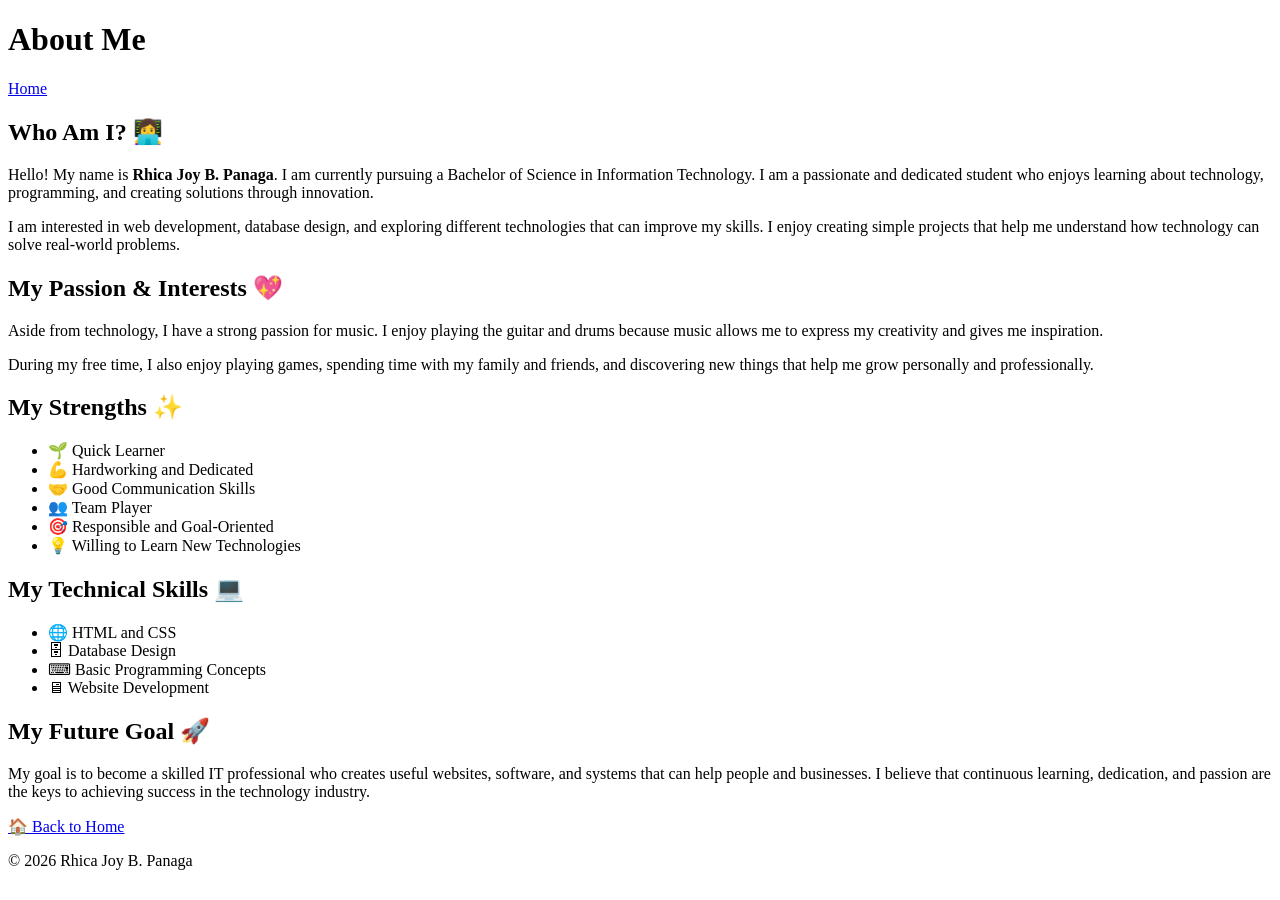
==== about_me.html @ e6bc762c "Add files via upload" ====
<!DOCTYPE html>
<html lang="en">

<head>

<meta charset="UTF-8">
<meta name="viewport" content="width=device-width, initial-scale=1.0">

<title>About Me | Rhica Joy</title>

<link rel="stylesheet" href="assets/css/portfolio.css">

</head>


<body>             
     
     
<!-- HEADER -->

<header>

<div class="container">

<h1>About Me </h1>

<nav>

<a href="index.html">Home</a>

</nav>

</div>

</header>



<!-- ABOUT CONTENT -->

<section class="about-page">


<h2>Who Am I? 👩‍💻</h2>

<p>

Hello! My name is <strong>Rhica Joy B. Panaga</strong>.
I am currently pursuing a Bachelor of Science in Information Technology.
I am a passionate and dedicated student who enjoys learning about technology,
programming, and creating solutions through innovation.

</p>

<p>

I am interested in web development, database design,
and exploring different technologies that can improve my skills.
I enjoy creating simple projects that help me understand how technology
can solve real-world problems.

</p>


<h2>My Passion & Interests 💖</h2>


<p>

Aside from technology, I have a strong passion for music.
I enjoy playing the guitar and drums because music allows me to express
my creativity and gives me inspiration.

</p>


<p>

During my free time, I also enjoy playing games,
spending time with my family and friends,
and discovering new things that help me grow personally and professionally.

</p>



<h2>My Strengths ✨</h2>


<ul>

<li>🌱 Quick Learner</li>

<li>💪 Hardworking and Dedicated</li>

<li>🤝 Good Communication Skills</li>

<li>👥 Team Player</li>

<li>🎯 Responsible and Goal-Oriented</li>

<li>💡 Willing to Learn New Technologies</li>

</ul>



<h2>My Technical Skills 💻</h2>


<ul>

<li>🌐 HTML and CSS</li>

<li>🗄 Database Design</li>

<li>⌨ Basic Programming Concepts</li>

<li>🖥 Website Development</li>

</ul>



<h2>My Future Goal 🚀</h2>


<p>

My goal is to become a skilled IT professional who creates useful websites,
software, and systems that can help people and businesses.
I believe that continuous learning, dedication, and passion are the keys
to achieving success in the technology industry.

</p>


</section>




<!-- FOOTER -->

<footer>


<a href="index.html" class="btn">
🏠 Back to Home
</a>


<p>

© 2026 Rhica Joy B. Panaga

</p>


</footer>


</body>

</html>
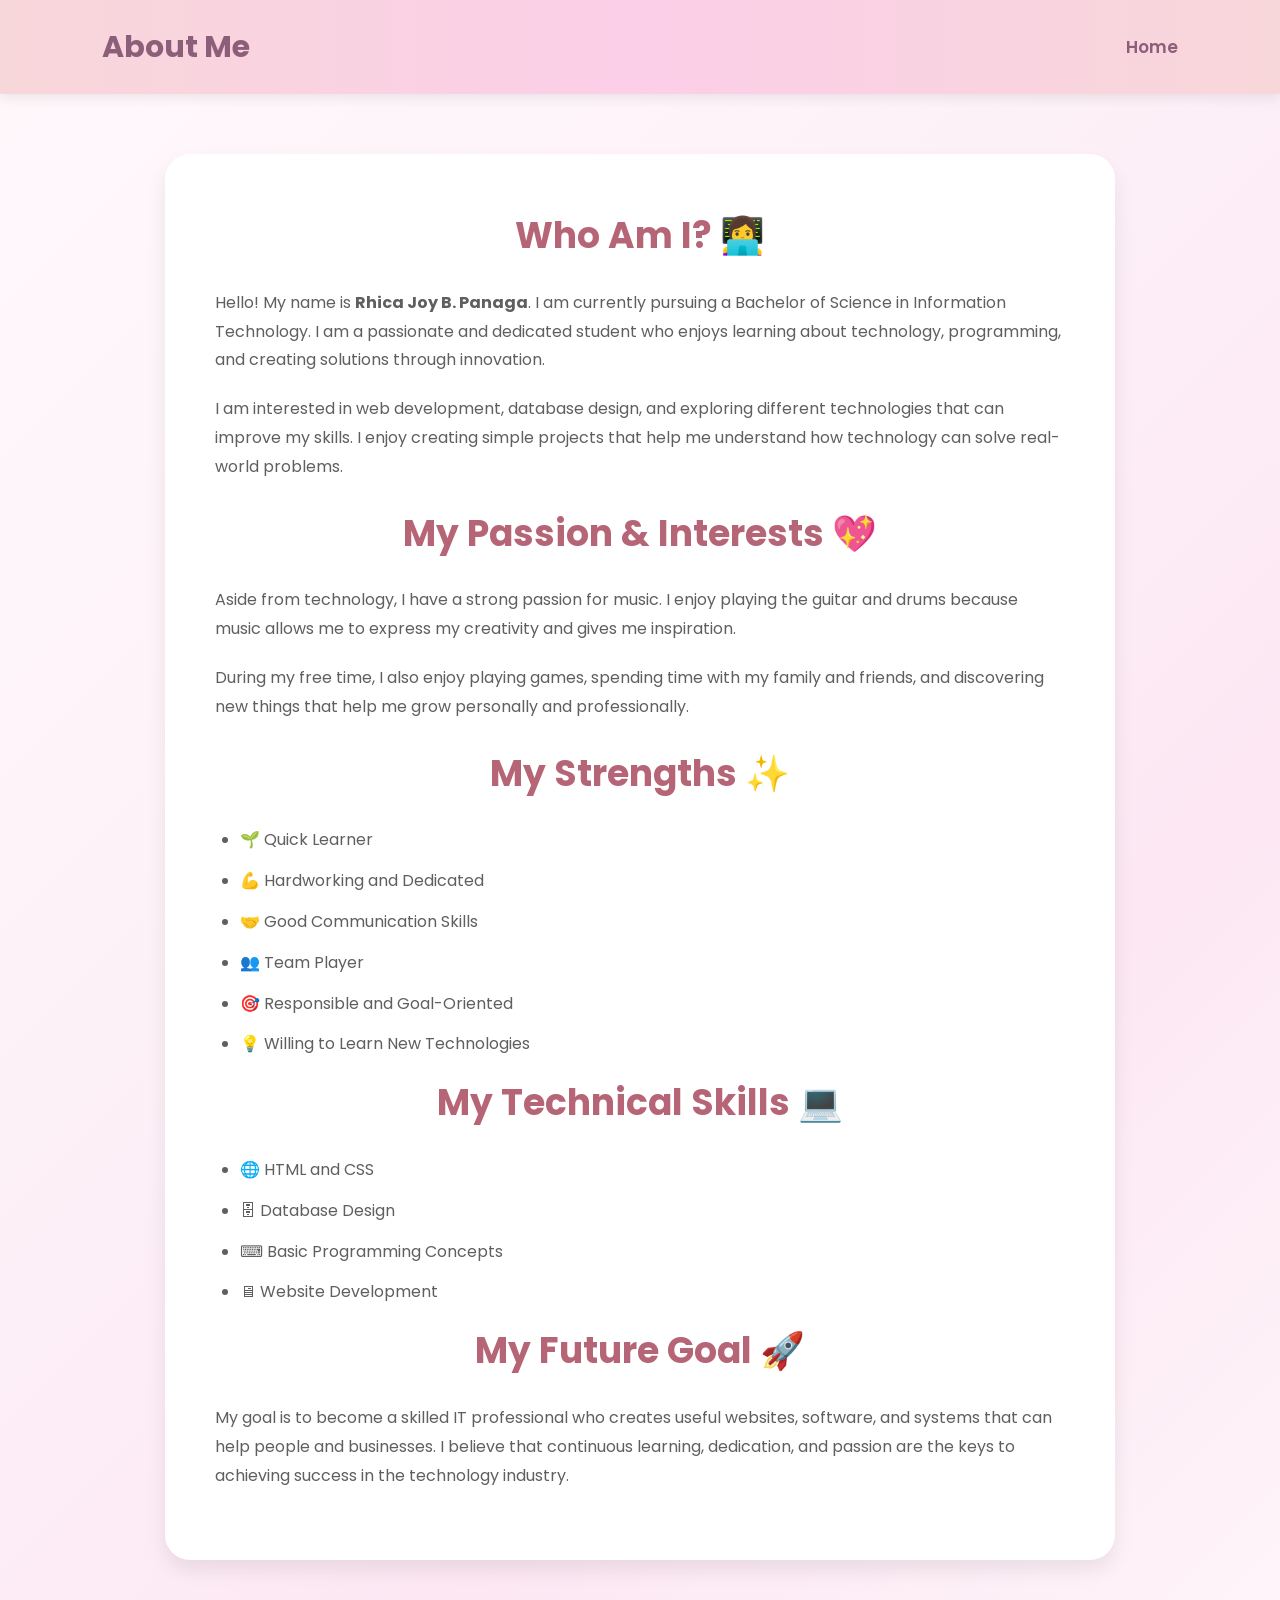
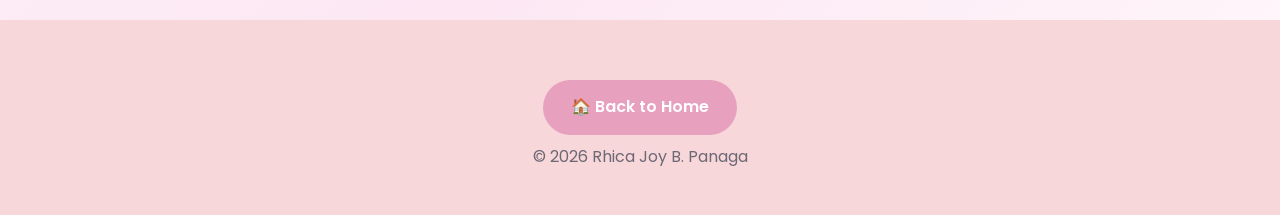
==== commit 6c167992: "Update about_me.html" ====
--- a/about_me.html
+++ b/about_me.html
@@ -8,7 +8,7 @@
 
 <title>About Me | Rhica Joy</title>
 
-<link rel="stylesheet" href="assets/css/portfolio.css">
+<link rel="stylesheet" href="portfolio.css">
 
 </head>
 
@@ -162,4 +162,4 @@
 
 </body>
 
-</html>+</html>
--- a/portfolio.css
+++ b/portfolio.css
@@ -0,0 +1,684 @@
+/* ===========================
+   Google Font
+=========================== */
+
+@import url('https://fonts.googleapis.com/css2?family=Poppins:wght@300;400;500;600;700&display=swap');
+
+
+/* ===========================
+   Reset
+=========================== */
+
+*{
+    margin:0;
+    padding:0;
+    box-sizing:border-box;
+    scroll-behavior:smooth;
+}
+
+
+/* ===========================
+   Body
+=========================== */
+
+body{
+
+    font-family:'Poppins', sans-serif;
+
+    background:linear-gradient(
+        135deg,
+        #FFF8FB,
+        #FDF2F8,
+        #FCE7F3,
+        #FFF8FB
+    );
+
+    color:#5F5F5F;
+
+    line-height:1.8;
+
+}
+
+
+
+/* ===========================
+   Header
+=========================== */
+
+header{
+
+    background:linear-gradient(
+        90deg,
+        #F8D7DA,
+        #FBCFE8,
+        #F8D7DA
+    );
+
+    padding:20px 8%;
+
+    box-shadow:0 4px 12px rgba(0,0,0,.08);
+
+    position:sticky;
+
+    top:0;
+
+    z-index:1000;
+
+}
+
+
+.container{
+
+    display:flex;
+
+    justify-content:space-between;
+
+    align-items:center;
+
+}
+
+
+header h1{
+
+    color:#8C5E7A;
+
+    font-size:30px;
+
+    font-weight:700;
+
+}
+
+
+
+nav a{
+
+    text-decoration:none;
+
+    color:#8C5E7A;
+
+    margin-left:25px;
+
+    font-size:17px;
+
+    font-weight:600;
+
+    transition:.3s;
+
+}
+
+
+nav a:hover{
+
+    color:#E295B5;
+
+}
+
+
+
+/* ===========================
+   Hero Section
+=========================== */
+
+.hero{
+
+    display:flex;
+
+    justify-content:center;
+
+    align-items:center;
+
+    gap:70px;
+
+    padding:80px 10%;
+
+    flex-wrap:wrap;
+
+    animation:fadeUp 1.2s ease;
+
+}
+
+
+
+.hero-text{
+
+    max-width:550px;
+
+}
+
+
+
+.hero-text h2{
+
+    font-size:48px;
+
+    color:#B56576;
+
+    margin-bottom:20px;
+
+}
+
+
+.hero-text p{
+
+    margin-bottom:18px;
+
+    font-size:18px;
+
+}
+
+
+
+/* Profile Image */
+
+.hero-image img{
+
+    width:320px;
+
+    height:320px;
+
+    object-fit:cover;
+
+    border-radius:50%;
+
+    border:8px solid white;
+
+    box-shadow:0 10px 30px rgba(0,0,0,.15);
+
+    animation:float 4s ease-in-out infinite;
+
+}
+
+
+
+/* ===========================
+   Animations
+=========================== */
+
+
+@keyframes float{
+
+    0%{
+
+        transform:translateY(0);
+
+    }
+
+
+    50%{
+
+        transform:translateY(-15px);
+
+    }
+
+
+    100%{
+
+        transform:translateY(0);
+
+    }
+
+}
+
+
+
+@keyframes fadeUp{
+
+    from{
+
+        opacity:0;
+
+        transform:translateY(40px);
+
+    }
+
+
+    to{
+
+        opacity:1;
+
+        transform:translateY(0);
+
+    }
+
+}
+
+
+
+/* ===========================
+   Button
+=========================== */
+
+
+.btn{
+
+    display:inline-block;
+
+    margin-top:25px;
+
+    padding:13px 28px;
+
+    background:#E8A0BF;
+
+    color:white;
+
+    text-decoration:none;
+
+    border-radius:40px;
+
+    font-weight:600;
+
+    transition:.3s;
+
+}
+
+
+
+.btn:hover{
+
+    background:#D97A9E;
+
+    transform:translateY(-5px) scale(1.05);
+
+    box-shadow:0 10px 20px rgba(232,160,191,.4);
+
+}
+
+
+
+/* ===========================
+   General Sections
+=========================== */
+
+
+section{
+
+    padding:70px 10%;
+
+}
+
+
+
+section h2{
+
+    text-align:center;
+
+    color:#B56576;
+
+    margin-bottom:35px;
+
+    font-size:36px;
+
+}
+
+
+
+/* ===========================
+   About Preview
+=========================== */
+
+
+.about-preview{
+
+    width:85%;
+
+    margin:50px auto;
+
+    background:white;
+
+    padding:50px;
+
+    border-radius:25px;
+
+    text-align:center;
+
+    box-shadow:0 10px 20px rgba(0,0,0,.08);
+
+    animation:fadeUp 1.2s ease;
+
+}
+
+
+
+.about-preview p{
+
+    max-width:800px;
+
+    margin:auto;
+
+    font-size:18px;
+
+}
+
+
+
+/* ===========================
+   Skills Cards
+=========================== */
+
+
+.skills{
+
+    background:#FFF2F6;
+
+}
+
+
+.cards{
+
+    display:flex;
+
+    justify-content:center;
+
+    flex-wrap:wrap;
+
+    gap:30px;
+
+}
+
+
+
+.card{
+
+    width:280px;
+
+    background:white;
+
+    border-radius:20px;
+
+    padding:30px;
+
+    text-align:center;
+
+    box-shadow:0 8px 18px rgba(0,0,0,.08);
+
+    transition:.4s;
+
+}
+
+
+
+.card:hover{
+
+    transform:translateY(-12px);
+
+    box-shadow:0 15px 30px rgba(0,0,0,.15);
+
+}
+
+
+
+.card h3{
+
+    color:#C06C84;
+
+    margin-bottom:15px;
+
+    font-size:22px;
+
+}
+
+
+.card p{
+
+    margin:8px 0;
+
+}
+
+
+
+/* ===========================
+   Goals
+=========================== */
+
+
+.goals{
+
+    background:#FFEFF5;
+
+    border-radius:25px;
+
+    width:85%;
+
+    margin:60px auto;
+
+    text-align:center;
+
+    box-shadow:0 8px 18px rgba(0,0,0,.06);
+
+}
+
+
+
+.goals p{
+
+    max-width:800px;
+
+    margin:auto;
+
+}
+
+
+
+/* ===========================
+   Quote
+=========================== */
+
+
+.quote{
+
+    width:85%;
+
+    margin:50px auto;
+
+    padding:50px;
+
+    text-align:center;
+
+    background:#FFEFF5;
+
+    border-radius:25px;
+
+}
+
+
+
+.quote p{
+
+    font-size:22px;
+
+    font-style:italic;
+
+    color:#B56576;
+
+}
+
+
+
+/* ===========================
+   About Page
+=========================== */
+
+
+.about-page{
+
+    width:85%;
+
+    max-width:950px;
+
+    margin:60px auto;
+
+    background:white;
+
+    padding:50px;
+
+    border-radius:25px;
+
+    box-shadow:0 10px 20px rgba(0,0,0,.08);
+
+    animation:fadeUp 1.2s ease;
+
+}
+
+
+
+.about-page h2{
+
+    color:#B56576;
+
+    margin-bottom:20px;
+
+}
+
+
+
+.about-page p{
+
+    margin-bottom:20px;
+
+}
+
+
+
+.about-page ul{
+
+    margin-left:25px;
+
+}
+
+
+
+.about-page li{
+
+    margin-bottom:12px;
+
+}
+
+
+
+/* ===========================
+   Footer
+=========================== */
+
+
+footer{
+
+    background:#F8D7DA;
+
+    text-align:center;
+
+    padding:35px;
+
+    margin-top:60px;
+
+    color:#6D6875;
+
+}
+
+
+
+footer h2{
+
+    margin-bottom:10px;
+
+}
+
+
+
+footer p{
+
+    margin:8px 0;
+
+}
+
+
+
+/* ===========================
+   Mobile Responsive
+=========================== */
+
+
+@media(max-width:900px){
+
+
+.hero{
+
+    flex-direction:column-reverse;
+
+    text-align:center;
+
+}
+
+
+
+.hero-text h2{
+
+    font-size:38px;
+
+}
+
+
+
+.hero-image img{
+
+    width:250px;
+
+    height:250px;
+
+}
+
+
+
+.cards{
+
+    flex-direction:column;
+
+    align-items:center;
+
+}
+
+
+
+.card{
+
+    width:90%;
+
+}
+
+
+
+.about-page,
+.about-preview,
+.quote{
+
+    width:92%;
+
+}
+
+
+
+header{
+
+    padding:15px 5%;
+
+}
+
+
+
+.container{
+
+    flex-direction:column;
+
+    gap:15px;
+
+}
+
+
+
+nav a{
+
+    margin:0 12px;
+
+}
+
+
+}
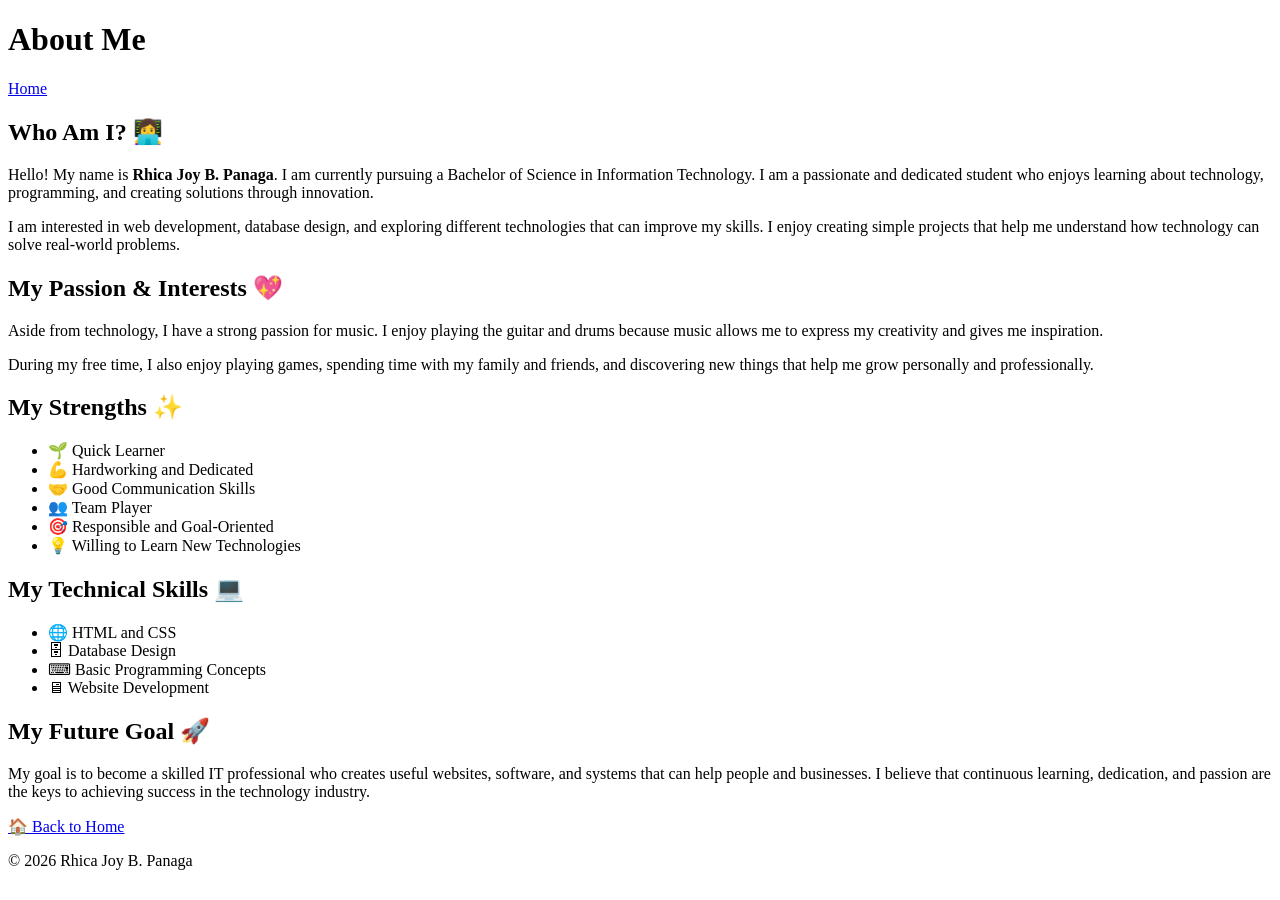
==== commit 801f0dea: "Add files via upload" ====
--- a/about_me.html
+++ b/about_me.html
@@ -8,7 +8,7 @@
 
 <title>About Me | Rhica Joy</title>
 
-<link rel="stylesheet" href="portfolio.css">
+<link rel="stylesheet" href="assets/css/portfolio.css">
 
 </head>
 
@@ -162,4 +162,4 @@
 
 </body>
 
-</html>
+</html>
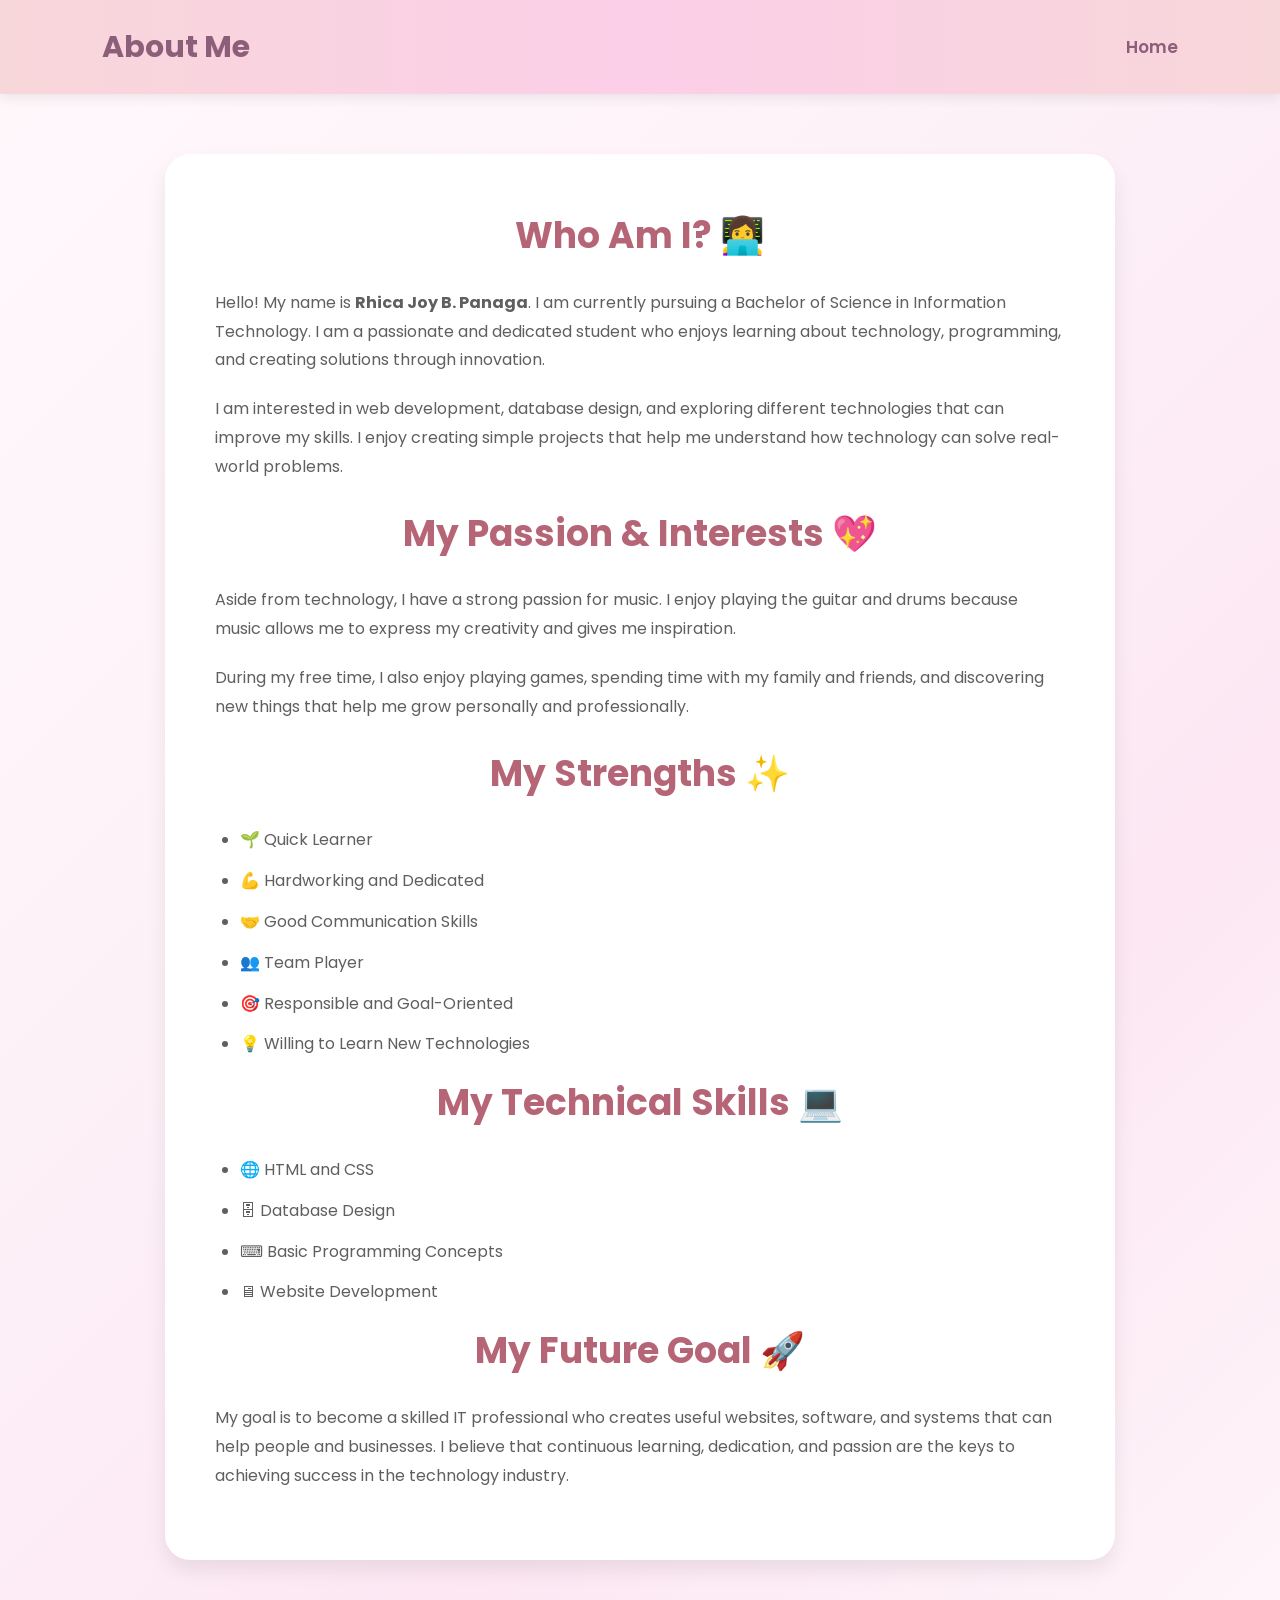
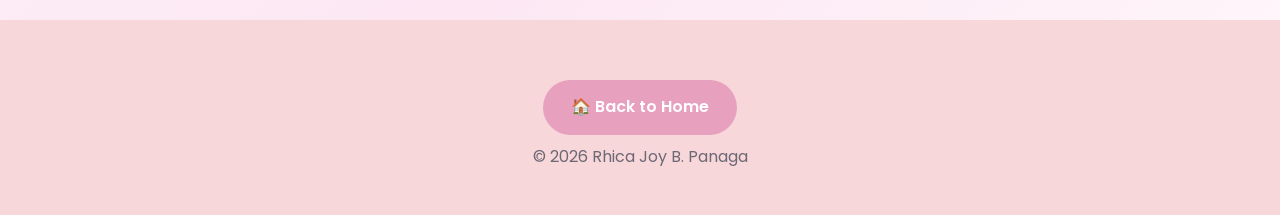
==== commit b8f5d463: "Update about_me.html" ====
--- a/about_me.html
+++ b/about_me.html
@@ -8,7 +8,7 @@
 
 <title>About Me | Rhica Joy</title>
 
-<link rel="stylesheet" href="assets/css/portfolio.css">
+<link rel="stylesheet" href="portfolio.css">
 
 </head>
 
@@ -162,4 +162,4 @@
 
 </body>
 
-</html>+</html>
--- a/portfolio.css
+++ b/portfolio.css
@@ -0,0 +1,684 @@
+/* ===========================
+   Google Font
+=========================== */
+
+@import url('https://fonts.googleapis.com/css2?family=Poppins:wght@300;400;500;600;700&display=swap');
+
+
+/* ===========================
+   Reset
+=========================== */
+
+*{
+    margin:0;
+    padding:0;
+    box-sizing:border-box;
+    scroll-behavior:smooth;
+}
+
+
+/* ===========================
+   Body
+=========================== */
+
+body{
+
+    font-family:'Poppins', sans-serif;
+
+    background:linear-gradient(
+        135deg,
+        #FFF8FB,
+        #FDF2F8,
+        #FCE7F3,
+        #FFF8FB
+    );
+
+    color:#5F5F5F;
+
+    line-height:1.8;
+
+}
+
+
+
+/* ===========================
+   Header
+=========================== */
+
+header{
+
+    background:linear-gradient(
+        90deg,
+        #F8D7DA,
+        #FBCFE8,
+        #F8D7DA
+    );
+
+    padding:20px 8%;
+
+    box-shadow:0 4px 12px rgba(0,0,0,.08);
+
+    position:sticky;
+
+    top:0;
+
+    z-index:1000;
+
+}
+
+
+.container{
+
+    display:flex;
+
+    justify-content:space-between;
+
+    align-items:center;
+
+}
+
+
+header h1{
+
+    color:#8C5E7A;
+
+    font-size:30px;
+
+    font-weight:700;
+
+}
+
+
+
+nav a{
+
+    text-decoration:none;
+
+    color:#8C5E7A;
+
+    margin-left:25px;
+
+    font-size:17px;
+
+    font-weight:600;
+
+    transition:.3s;
+
+}
+
+
+nav a:hover{
+
+    color:#E295B5;
+
+}
+
+
+
+/* ===========================
+   Hero Section
+=========================== */
+
+.hero{
+
+    display:flex;
+
+    justify-content:center;
+
+    align-items:center;
+
+    gap:70px;
+
+    padding:80px 10%;
+
+    flex-wrap:wrap;
+
+    animation:fadeUp 1.2s ease;
+
+}
+
+
+
+.hero-text{
+
+    max-width:550px;
+
+}
+
+
+
+.hero-text h2{
+
+    font-size:48px;
+
+    color:#B56576;
+
+    margin-bottom:20px;
+
+}
+
+
+.hero-text p{
+
+    margin-bottom:18px;
+
+    font-size:18px;
+
+}
+
+
+
+/* Profile Image */
+
+.hero-image img{
+
+    width:320px;
+
+    height:320px;
+
+    object-fit:cover;
+
+    border-radius:50%;
+
+    border:8px solid white;
+
+    box-shadow:0 10px 30px rgba(0,0,0,.15);
+
+    animation:float 4s ease-in-out infinite;
+
+}
+
+
+
+/* ===========================
+   Animations
+=========================== */
+
+
+@keyframes float{
+
+    0%{
+
+        transform:translateY(0);
+
+    }
+
+
+    50%{
+
+        transform:translateY(-15px);
+
+    }
+
+
+    100%{
+
+        transform:translateY(0);
+
+    }
+
+}
+
+
+
+@keyframes fadeUp{
+
+    from{
+
+        opacity:0;
+
+        transform:translateY(40px);
+
+    }
+
+
+    to{
+
+        opacity:1;
+
+        transform:translateY(0);
+
+    }
+
+}
+
+
+
+/* ===========================
+   Button
+=========================== */
+
+
+.btn{
+
+    display:inline-block;
+
+    margin-top:25px;
+
+    padding:13px 28px;
+
+    background:#E8A0BF;
+
+    color:white;
+
+    text-decoration:none;
+
+    border-radius:40px;
+
+    font-weight:600;
+
+    transition:.3s;
+
+}
+
+
+
+.btn:hover{
+
+    background:#D97A9E;
+
+    transform:translateY(-5px) scale(1.05);
+
+    box-shadow:0 10px 20px rgba(232,160,191,.4);
+
+}
+
+
+
+/* ===========================
+   General Sections
+=========================== */
+
+
+section{
+
+    padding:70px 10%;
+
+}
+
+
+
+section h2{
+
+    text-align:center;
+
+    color:#B56576;
+
+    margin-bottom:35px;
+
+    font-size:36px;
+
+}
+
+
+
+/* ===========================
+   About Preview
+=========================== */
+
+
+.about-preview{
+
+    width:85%;
+
+    margin:50px auto;
+
+    background:white;
+
+    padding:50px;
+
+    border-radius:25px;
+
+    text-align:center;
+
+    box-shadow:0 10px 20px rgba(0,0,0,.08);
+
+    animation:fadeUp 1.2s ease;
+
+}
+
+
+
+.about-preview p{
+
+    max-width:800px;
+
+    margin:auto;
+
+    font-size:18px;
+
+}
+
+
+
+/* ===========================
+   Skills Cards
+=========================== */
+
+
+.skills{
+
+    background:#FFF2F6;
+
+}
+
+
+.cards{
+
+    display:flex;
+
+    justify-content:center;
+
+    flex-wrap:wrap;
+
+    gap:30px;
+
+}
+
+
+
+.card{
+
+    width:280px;
+
+    background:white;
+
+    border-radius:20px;
+
+    padding:30px;
+
+    text-align:center;
+
+    box-shadow:0 8px 18px rgba(0,0,0,.08);
+
+    transition:.4s;
+
+}
+
+
+
+.card:hover{
+
+    transform:translateY(-12px);
+
+    box-shadow:0 15px 30px rgba(0,0,0,.15);
+
+}
+
+
+
+.card h3{
+
+    color:#C06C84;
+
+    margin-bottom:15px;
+
+    font-size:22px;
+
+}
+
+
+.card p{
+
+    margin:8px 0;
+
+}
+
+
+
+/* ===========================
+   Goals
+=========================== */
+
+
+.goals{
+
+    background:#FFEFF5;
+
+    border-radius:25px;
+
+    width:85%;
+
+    margin:60px auto;
+
+    text-align:center;
+
+    box-shadow:0 8px 18px rgba(0,0,0,.06);
+
+}
+
+
+
+.goals p{
+
+    max-width:800px;
+
+    margin:auto;
+
+}
+
+
+
+/* ===========================
+   Quote
+=========================== */
+
+
+.quote{
+
+    width:85%;
+
+    margin:50px auto;
+
+    padding:50px;
+
+    text-align:center;
+
+    background:#FFEFF5;
+
+    border-radius:25px;
+
+}
+
+
+
+.quote p{
+
+    font-size:22px;
+
+    font-style:italic;
+
+    color:#B56576;
+
+}
+
+
+
+/* ===========================
+   About Page
+=========================== */
+
+
+.about-page{
+
+    width:85%;
+
+    max-width:950px;
+
+    margin:60px auto;
+
+    background:white;
+
+    padding:50px;
+
+    border-radius:25px;
+
+    box-shadow:0 10px 20px rgba(0,0,0,.08);
+
+    animation:fadeUp 1.2s ease;
+
+}
+
+
+
+.about-page h2{
+
+    color:#B56576;
+
+    margin-bottom:20px;
+
+}
+
+
+
+.about-page p{
+
+    margin-bottom:20px;
+
+}
+
+
+
+.about-page ul{
+
+    margin-left:25px;
+
+}
+
+
+
+.about-page li{
+
+    margin-bottom:12px;
+
+}
+
+
+
+/* ===========================
+   Footer
+=========================== */
+
+
+footer{
+
+    background:#F8D7DA;
+
+    text-align:center;
+
+    padding:35px;
+
+    margin-top:60px;
+
+    color:#6D6875;
+
+}
+
+
+
+footer h2{
+
+    margin-bottom:10px;
+
+}
+
+
+
+footer p{
+
+    margin:8px 0;
+
+}
+
+
+
+/* ===========================
+   Mobile Responsive
+=========================== */
+
+
+@media(max-width:900px){
+
+
+.hero{
+
+    flex-direction:column-reverse;
+
+    text-align:center;
+
+}
+
+
+
+.hero-text h2{
+
+    font-size:38px;
+
+}
+
+
+
+.hero-image img{
+
+    width:250px;
+
+    height:250px;
+
+}
+
+
+
+.cards{
+
+    flex-direction:column;
+
+    align-items:center;
+
+}
+
+
+
+.card{
+
+    width:90%;
+
+}
+
+
+
+.about-page,
+.about-preview,
+.quote{
+
+    width:92%;
+
+}
+
+
+
+header{
+
+    padding:15px 5%;
+
+}
+
+
+
+.container{
+
+    flex-direction:column;
+
+    gap:15px;
+
+}
+
+
+
+nav a{
+
+    margin:0 12px;
+
+}
+
+
+}
